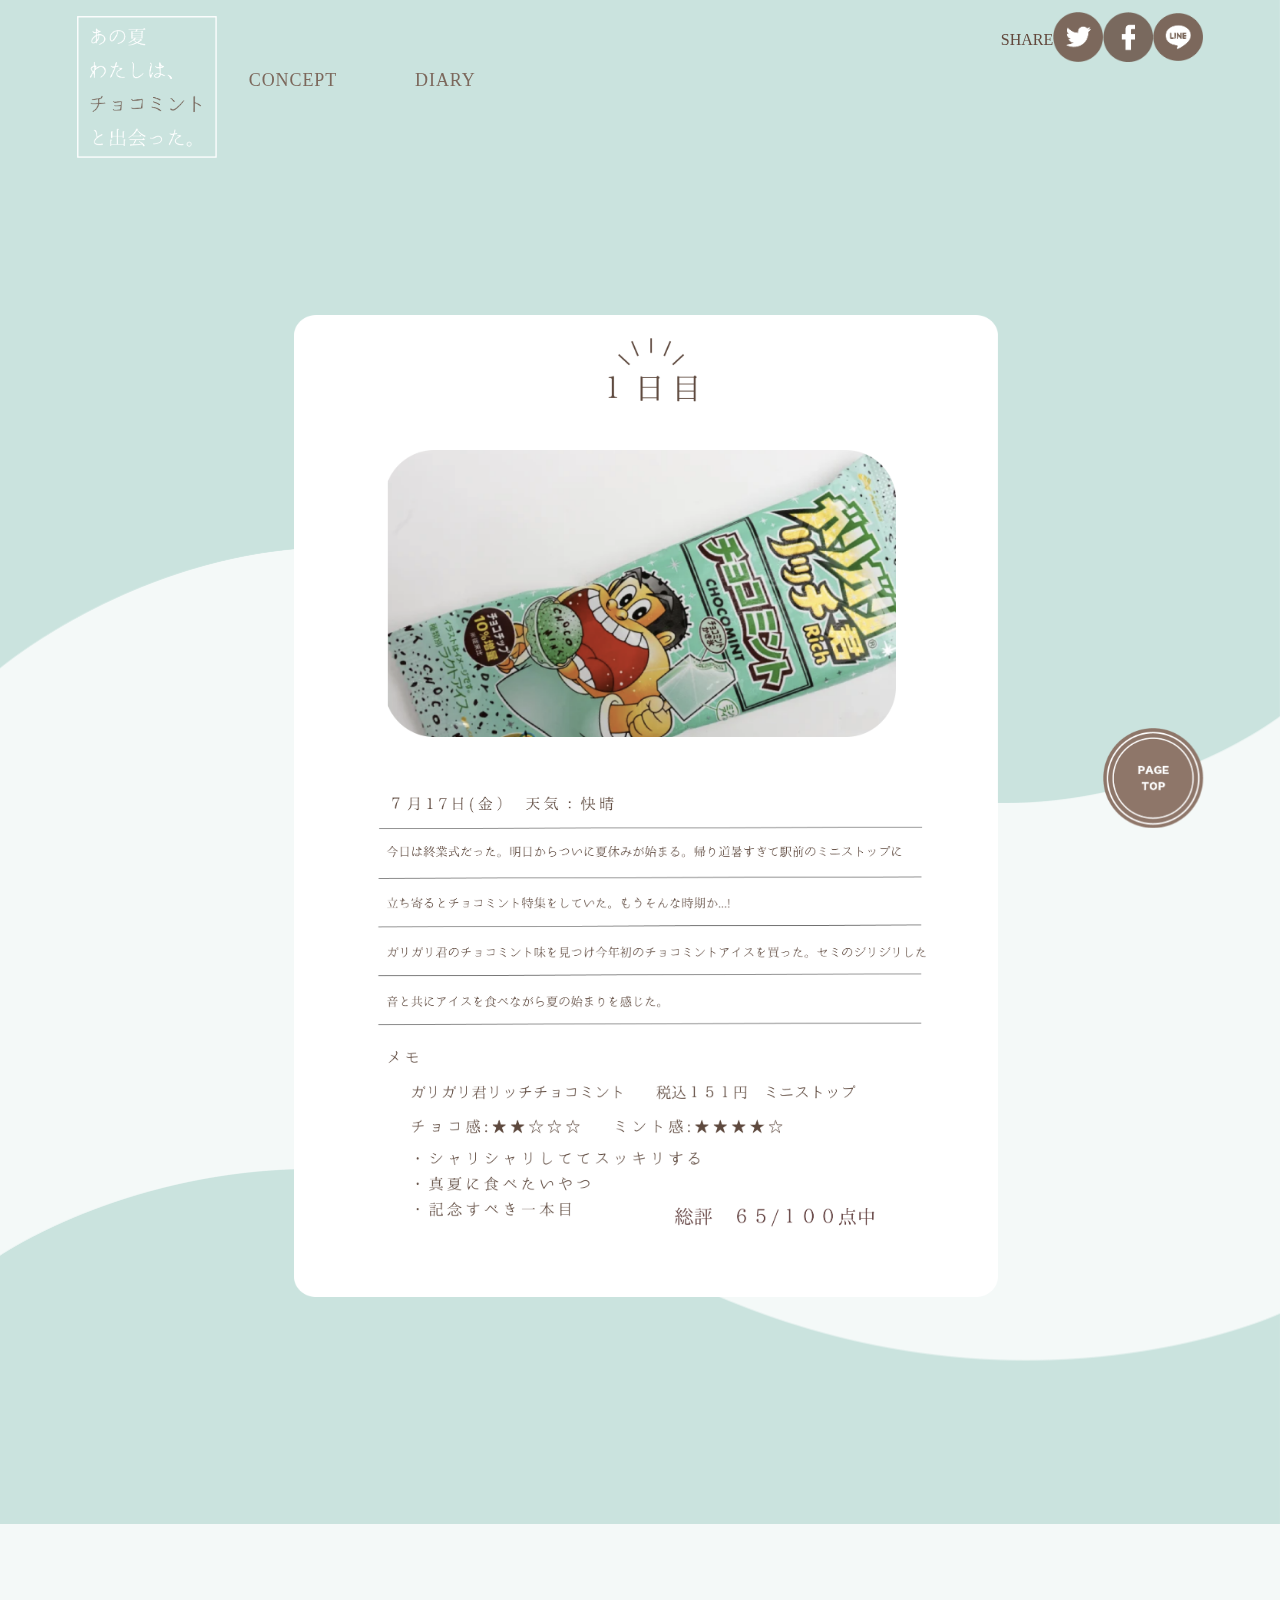
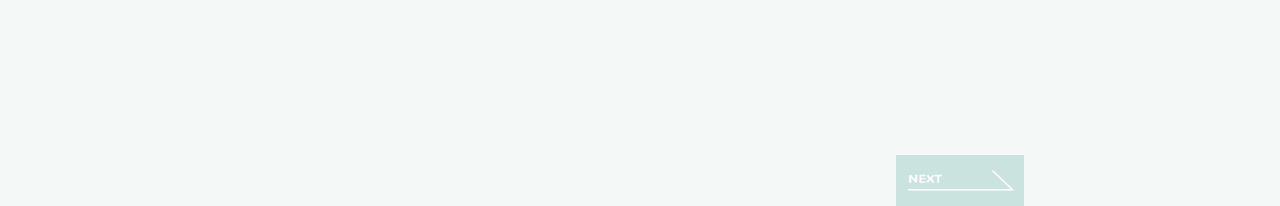
==== day1index.html @ d617fa97 "first commit" ====
<!DOCTYPE html>
<html>
  <head>
    <!-- 文字コード設定 -->
    <meta charset="UTF-8" />
    <!-- いろんなデバイス幅で表示崩れが起きないようにするやつ -->
    <meta name="viewport" content="width=device-width, initial-scale=1" />
    <!-- ページタイトル -->
    <title>1日目</title>
    <!-- ページ情報 -->
    <meta name="description" content="ここにページの説明を書く" />
    <!-- 検索で引っかかるようにする -->
    <meta name="keywords" content=",で区切ってキーワード" />
    <!-- css読み込み -->
    <link rel="stylesheet" href="./css/style.css" />
    <!-- jquery読み込み(必要な人のみ) -->
    <script src="https://ajax.googleapis.com/ajax/libs/jquery/3.4.1/jquery.min.js"></script>
  </head>
<body>
    <header>
        <a class="top-icon" href="file:///Users/nakamurayoshimi/Desktop/code/code-template/index.html">
                <img class="top-i" src="./images/4x/topicon.png" alt="topicon"/>
        </a>
        <ul class="header-nav-list">
            <li><a href="">CONCEPT</a></li>
            <li><a href="">DIARY</a></li>
        </ul>         
        <p class = "header-p">SHARE</p>
        <a class="header-share-img" href="">
            <img class = "hsi-img" src="./images/4x/twitter.png" alt="Twitter"/>
        </a>
        <a class="header-share-img" href="">
            <img class = "hsi-img" src="./images/4x/facebook.png" alt="Facebook"/>
        </a>
        <a class="header-share-img" href="">
            <img class = "hsi-img" src="./images/4x/line.png" alt="LINE"/>
        </a>
                
        <div class="header-sp-icon-wrap"><!--ハンバーガーアイコン-->
            <div class="header-sp-icon-bar1"></div>
            <div class="header-sp-icon-bar2"></div>
            <div class="header-sp-icon-bar3"></div>
         </div> 
    </header>

    <a href=""><img  class="top-go" src="./images/4x/pagetop.png" alt="" /></a>

    <div class="top-back-img">
        <img class="top-b-img" src="./images/4x/backup.png" alt="" />
    </div>
    <div class="main-diary">
        <div class="diary-p"><img class="diary-paper" src="./images/4x/day1.png" alt=""></div>
        <div class="1day-img"><img class="gari1" src="./images/4x/gari1.png" alt="gari1"></div>
    </div>
    <div class="bottom-back-img">
        <img class="bottom-b-img" src="./images/4x/backdown.png" alt="" />
    </div>
    <div class="back-next">
       <a href="file:///Users/nakamurayoshimi/Desktop/code/code-template/day2index.html"> <img class="to-next" src="./images/4x/to-next.png" alt=""/></a>
    </div>

</body>
</html>
---- css/style.css ----
* {
  margin: 0;
  padding: 0;
  box-sizing: border-box;
}

@font-face {
  font-family: "Hare";
  src: url(../font/Harenosora.otf);
}

@font-face {
  font-family: ”;
  src: url(../font/)
}
body {
  background-color: #F4F9F8;
  color: #62483C;
  font-family: "Hare";
}

header {
  width: 100%;
    height: 80px;
    display: flex;
    /* justify-content: space-between; */
    align-items: center;
    padding: 0 6%;
    position: fixed;
    z-index: 30;
    text-align: right;
  
}

.header-p{
  font-family: "Skia";
  margin: 0 0 0 auto;
}

.top-i{
  width : 140px;
  margin-top: 100px;
}


.hsi-img{
  width: 50px;
}
.header-nav-list li {
  display: inline-block;
  margin: 0 2.5vw;
  margin-top: 80px;
  margin-right:30px;
}

.header-nav-list a {
 
  font-family: "Skia";
  text-decoration: none;
  color: #7C685C;
  font-size: 18px;
  font-weight: 400;
  letter-spacing: 0.05em;

}
.top-b-img{
  width: 100%;
  padding-top: 0px;
  position: relative; 
}

.diary-paper{
  width: 55%;
  position: absolute;
  top: 35%;
  left: 23%;
  z-index: 10;
}

.gari1{
  width: 40%;
  position: absolute;
  z-index: 20;
  top: 50%;
  left: 30%;
}

.to-back{
  width: 10%;
  position: absolute;
  z-index: 10;
  top:195%;
  left: 20%;
}

.to-next{
  width: 10%;
  position: absolute;
  z-index: 10;
  top: 195%;
  left: 70%;
}

.bottom-b-img{
  width: 100%;
  padding-top: 360px;
  position: relative; 
}

.main-visual {
  width: 100%;
  height: 100vh;
  padding-top: 0px;
  position: relative;  
}

.main-visual-title {
  
  position: absolute;
  top: 10%;
  left: 15%;
  font-size: 70px;
  line-height: 2; 
}

.main-visual-title span { 
  padding: 0px;
}

.top-go{
  position: fixed;
  bottom: 8%;
  right: 6%;
  width: 100px;
  z-index: 10;
}

.main-visual-img-wrap {
  width: 100%;
  height: 100%;
  float: right;
  margin-right: 0%;
}

.main-visual-img-wrap img {
  width: 100%;
  height: 100%; 
}

.main-visual-scroll {
  width: 50px;
  position: absolute;
  left: 0;
  right: 0;
  bottom: 20px;
  margin: auto;
}

.main-visual-scroll img {
  width: 100%;
}

.main-visual-scroll p {
  color: white;
  width: 100%;
  text-align: center;
  font-size: 12px;
  font-weight: 600;
  font-family: "QS";
}


.concept-title, .diary-title{
  display: flex;
  justify-content: center;
  margin-top: 100px;
  font-size: 30px;
}
.sab-concept-title, .sab-diary-title{
  display: flex;
  justify-content: center;
  margin-top: 10px;
  font-size: 20px;
}
.concept-text, .diary-text{
  display: flex;
  justify-content: center;
  margin-top: 50px;
  margin-bottom: 20px;
}

.concept-img {
  width: 100%
}
.catch-copy-title {
  color: #82cbca;
  font-size: 32px;
  font-weight: 600;
  font-family: "QS";
  margin-bottom: 40px;
}

.catch-copy-text {
  line-height: 2;
}

.slide-show{
  display: flex;
  justify-content: space-around;
  align-items: center;
}

.ss-center{
  width: 60%;
}
.cp-kami{
  width: 100%;
}
.ss-left,.ss-right{
  width: 50px;
  
}
.arrow{
  width: 100%;
  height: auto;
}
.concept-maru{
  display: flex;
  justify-content: center;
}
.maru{
  width:10px
}
.concept-maru{
  display: flex;
  justify-content: space-around;
  align-items: center;
  margin-left: 600px;
  margin-right: 600px;
  margin-top: 50px;
  margin-bottom: 100px;
}
.diary-list{
  display: flex;
  justify-content: space-around;
  align-items: center; 
  flex-wrap: wrap;
  list-style: none;
  max-width: 800px;
  margin: 100px auto;
}

.diary-list li{
  width: 220px;
  margin-bottom: 60px
}

.d-img{
  width: 220px;
  height:auto;
}
.day{
  color:#7C685C;
  font-size: 20px; 
  text-align:center;
}



/* ここからフッター */

footer {
  background-color: #CAE3DE;
  width: 100%;
  height: 200px;
  display: flex;
  align-items: center;
  justify-content: flex-end;
  padding-right: 10%;
  position: relative;
}

.scroll-top {
  width: 60px;
  text-decoration: none;
  color: #231300;
}

.scroll-top img {
  display: block;
  width: 40%;
  margin: auto;
  margin-bottom: 4px;
}

.scroll-top p {
  font-size: 10px;
  font-weight: 600;
  text-align: center;
  letter-spacing: 0.08em;
}

.copyright {
  font-family:"Skia";
  position: absolute;
  bottom: 20px;
  left: 0;
  right: 0;
  margin: 0 auto;
  text-align: center;
  
}




/*レスポンシブデザインするときのおまじない　*/
@media screen and (max-width: 400px){
  .header{
    height: 60px;
  }

  .header-nav-list{
    display: none;
  }

  .header-logo-wrap{
    width: 30px;
  }

  .main-visual{
    height: 400px;
    padding-top: 60px;
    margin-bottom: 80px;
  }

.main-visual-img-wrap{
  width: 100%;
  float:none;
  margin: 0;
}

.main-visual-title{
  top:60%;
  left:6%;
  font-size: 20px;
}

.main-visual-scroll{
  display: none;
}


h2 {
  font-size: 24px;
}

footer{
    height: 80px;
    }
  .copyright{
    font-size:10px;
  }

  .scroll-top img{
    width:20%;
  }
  .scroll-top p{
    font-size: 10px;
  }
.header-sp-icon-wrap{
  width: 20px;
  height: 20px;
  display: flex;
  flex-direction: column;
  align-items: center;
  justify-content: space-around;
  z-index: 100;
}
.header-sp-icon-bar1,
.header-sp-icon-bar2,
.header-sp-icon-bar3{
  position: relative;
  width: 100%;
  height: 2px;
  background-color: #231300;
  border-radius: 1px;
  transform-origin: left;
  transition: all 0.2s ease-out;
}

.is-open .header-sp-icon-bar1{
  transform: rotate(45deg);
}
.is-open .header-sp-icon-bar2{
  transform: scale(0);
}
.is-open .header-sp-icon-bar3{
  transform: rotate(-45deg);
}

.header-sp-nav{
  position: fixed;
  width: 100vw;
  height: 100vh;
  top: 0;
  left: 0;
  background-color: white;
  display: none;

}


.header-sp-nav-list{
  width: 60%;
  margin: auto;
  list-style: none;
}
.header-sp-nav-img-wrap{
  width: 100px;
  margin: 15vh auto 10vh;
}

.header-sp-nav-img-wrap img{
  width: 100%
}

.header-sp-nav-list li{
  margin-bottom: 60px;
}

.header-sp-nav-list a{
  font-family: "QS";
  font-size: 20px;
  color: #231300;
  text-decoration: none;
  display: flex;
  justify-content: space-between;
  align-items: center;
  width: 100%;
}

.header-sp-nav-list img{
  width: 7px;
}
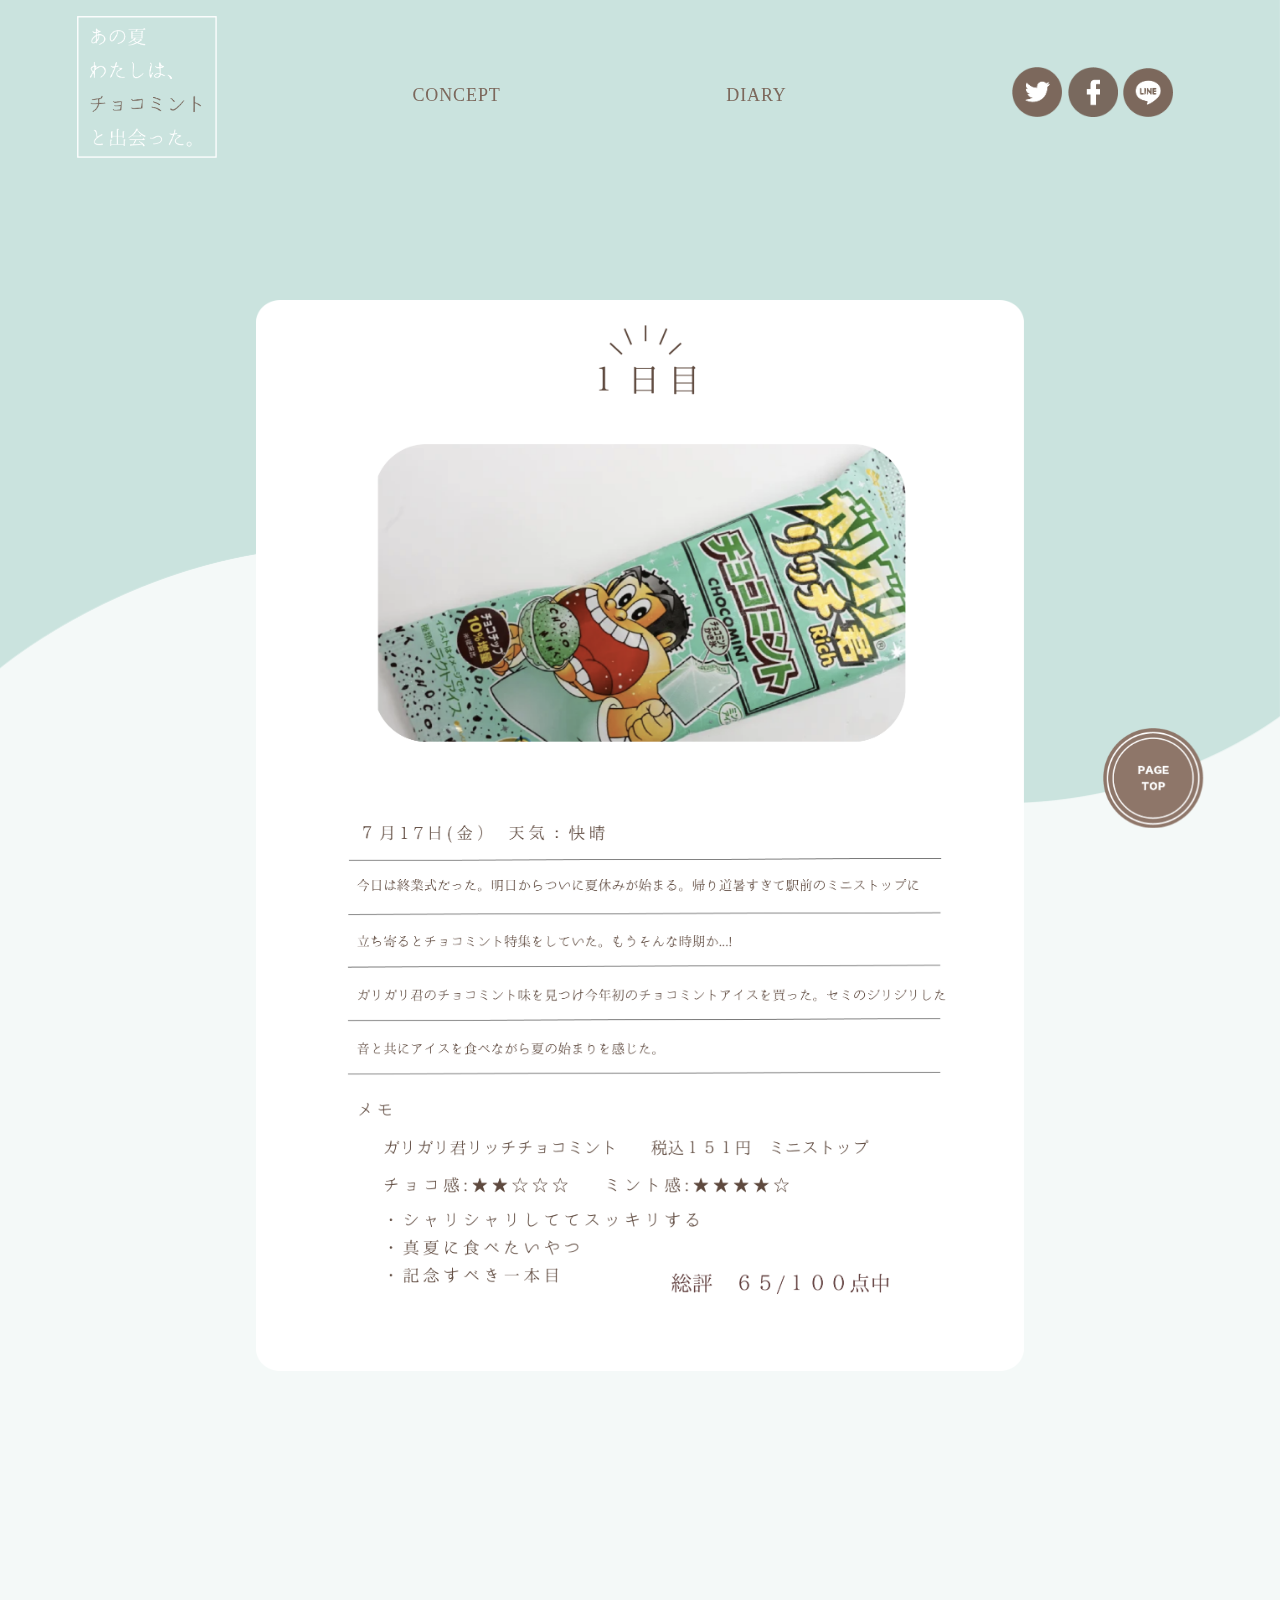
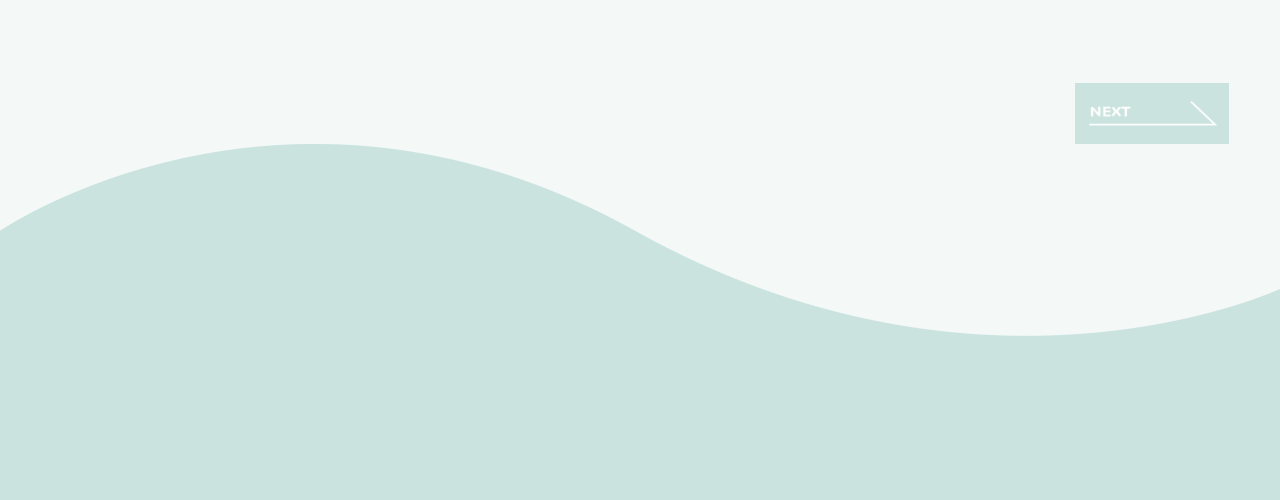
==== commit 800c7bf7: "更新8/31" ====
--- a/day1index.html
+++ b/day1index.html
@@ -17,51 +17,51 @@
     <script src="https://ajax.googleapis.com/ajax/libs/jquery/3.4.1/jquery.min.js"></script>
   </head>
 <body>
-    <header>
-        <a class="top-icon" href="file:///Users/nakamurayoshimi/Desktop/code/code-template/index.html">
-                <img class="top-i" src="./images/4x/topicon.png" alt="topicon"/>
-        </a>
-        <ul class="header-nav-list">
-            <li><a href="">CONCEPT</a></li>
-            <li><a href="">DIARY</a></li>
-        </ul>         
-        <p class = "header-p">SHARE</p>
-        <a class="header-share-img" href="">
-            <img class = "hsi-img" src="./images/4x/twitter.png" alt="Twitter"/>
-        </a>
-        <a class="header-share-img" href="">
-            <img class = "hsi-img" src="./images/4x/facebook.png" alt="Facebook"/>
-        </a>
-        <a class="header-share-img" href="">
-            <img class = "hsi-img" src="./images/4x/line.png" alt="LINE"/>
-        </a>
+        <header>
+                <a class="top-icon" href="index.html">
+                        <img class="top-i" src="./images/4x/topicon.png" alt="topicon"/>
+                </a>
+                <ul class="header-nav-list">
+                    <div class="header-nav-left"></div>
+                    <li><a href="index.html#自由に">CONCEPT</a></li>
+                    <li><a href="index.html#自由にに">DIARY</a></li>
+                    <li>
+                            <a class="header-share-img" href="http://twitter.com/share?url=[ https://ramuko0712.github.io/NakamuraYoshimi.github.io/.]&text=チョコミントのサイト作ってみました。" target="_blank">
+                                <img class = "hsi-img" src="./images/4x/twitter.png" alt="Twitter"/>
+                            </a>
+                            <a class="header-share-img" href="https://www.facebook.com/sharer/sharer.php?u= https://ramuko0712.github.io/NakamuraYoshimi.github.io/." target="_blank">
+                                <img class = "hsi-img" src="./images/4x/facebook.png" alt="Facebook"/>
+                            </a>
+                            <a class="header-share-img" href="https://timeline.line.me/social-plugin/share?url= https://ramuko0712.github.io/NakamuraYoshimi.github.io/." target="_blank">
+                                <img class = "hsi-img" src="./images/4x/line.png" alt="LINE"/>
+                            </a>
+                    </li>
+                    
+                </ul>
+            </header>
+        
+            <a href=""><img  class="top-go" src="./images/4x/pagetop.png" alt="" /></a>
+        
+            <div class="top-back-img">
+                <img class="top-b-img" src="./images/4x/backup.png" alt="" />
+            </div>
+            <div class="main-wrap">
+                <div class="diary-p">
+                    <img class="diary-paper" src="./images/4x/day1.png" alt="">
+                </div>
+            </div>
+             <div class="back-next-day1">
+                    <a href="day2index.html"> <img class="to-next" src="./images/4x/to-next.png" alt=""/></a>
+             </div>
                 
-        <div class="header-sp-icon-wrap"><!--ハンバーガーアイコン-->
-            <div class="header-sp-icon-bar1"></div>
-            <div class="header-sp-icon-bar2"></div>
-            <div class="header-sp-icon-bar3"></div>
-         </div> 
-    </header>
-
-    <a href=""><img  class="top-go" src="./images/4x/pagetop.png" alt="" /></a>
-
-    <div class="top-back-img">
-        <img class="top-b-img" src="./images/4x/backup.png" alt="" />
-    </div>
-    <div class="main-diary">
-        <div class="diary-p"><img class="diary-paper" src="./images/4x/day1.png" alt=""></div>
-        <div class="1day-img"><img class="gari1" src="./images/4x/gari1.png" alt="gari1"></div>
-    </div>
-    <div class="bottom-back-img">
-        <img class="bottom-b-img" src="./images/4x/backdown.png" alt="" />
-    </div>
-    <div class="back-next">
-       <a href="file:///Users/nakamurayoshimi/Desktop/code/code-template/day2index.html"> <img class="to-next" src="./images/4x/to-next.png" alt=""/></a>
-    </div>
-
-</body>
-</html>
-
+            </div>
+            <div class="bottom-back-img">
+                <img class="bottom-b-img" src="./images/4x/backdown.png" alt="" />
+            </div>
+        
+        </body>
+        </html>
+ 
     
 
           --- a/css/style.css
+++ b/css/style.css
@@ -2,6 +2,7 @@
   margin: 0;
   padding: 0;
   box-sizing: border-box;
+  
 }
 
 @font-face {
@@ -23,10 +24,10 @@
   width: 100%;
     height: 80px;
     display: flex;
-    /* justify-content: space-between; */
     align-items: center;
     padding: 0 6%;
     position: fixed;
+    top: 0;
     z-index: 30;
     text-align: right;
   
@@ -46,6 +47,19 @@
 .hsi-img{
   width: 50px;
 }
+
+.header-nav-list {
+  margin-top: 29px;
+    width: 100%;
+    display: flex;
+    justify-content: space-between;
+    align-items: center;
+}
+
+.header-nav-left{
+  display: flex;
+}
+
 .header-nav-list li {
   display: inline-block;
   margin: 0 2.5vw;
@@ -63,19 +77,7 @@
   letter-spacing: 0.05em;
 
 }
-.top-b-img{
-  width: 100%;
-  padding-top: 0px;
-  position: relative; 
-}
-
-.diary-paper{
-  width: 55%;
-  position: absolute;
-  top: 35%;
-  left: 23%;
-  z-index: 10;
-}
+
 
 .gari1{
   width: 40%;
@@ -86,25 +88,18 @@
 }
 
 .to-back{
-  width: 10%;
-  position: absolute;
+  width: 60%;
   z-index: 10;
-  top:195%;
-  left: 20%;
 }
 
 .to-next{
-  width: 10%;
-  position: absolute;
+  width: 60%;
   z-index: 10;
-  top: 195%;
-  left: 70%;
 }
 
 .bottom-b-img{
   width: 100%;
-  padding-top: 360px;
-  position: relative; 
+  position: absolute;
 }
 
 .main-visual {
@@ -117,14 +112,52 @@
 .main-visual-title {
   
   position: absolute;
-  top: 10%;
-  left: 15%;
+  width: 60%;
+  top: 0%;
+  left: 0%;
   font-size: 70px;
   line-height: 2; 
 }
 
 .main-visual-title span { 
   padding: 0px;
+}
+
+svg {
+  width: 100%;
+  height: 100%;
+}
+
+.st0 {
+  stroke: #62483C;
+  stroke-width: 1px;
+  stroke-dasharray: 5000;
+  stroke-dashoffset: 5000;
+  fill: none;
+  animation: main-animation 3 ease-in alternate forwards;
+}
+
+.st1 {
+  stroke:#62483C;
+  fill: none;
+  stroke-width: 0.5;
+  stroke-dasharray: 5000;
+  stroke-dashoffset: 5000;
+  animation: main-animation 3s ease-in alternate forwards;
+}
+
+@keyframes main-animation {
+  0% {
+    stroke-dashoffset: 5000;
+}
+  70%{
+    fill:transparent;
+}
+  100% {
+    stroke-dashoffset: 0;
+    fill: #62483C;
+}
+  
 }
 
 .top-go{
@@ -132,7 +165,18 @@
   bottom: 8%;
   right: 6%;
   width: 100px;
-  z-index: 10;
+  z-index: 20;
+}
+
+.back-green {
+  position: absolute;
+  top: 0;
+  left: 0;
+  width: 100vw;
+  height: 75vh;
+  background-color: #CAE3DE;
+  z-index: -1;
+
 }
 
 .main-visual-img-wrap {
@@ -140,12 +184,27 @@
   height: 100%;
   float: right;
   margin-right: 0%;
+  
 }
 
 .main-visual-img-wrap img {
   width: 100%;
   height: 100%; 
-}
+  object-fit: fill;
+  object-position: bottom;
+}
+
+.syojo-wrap{
+  position: absolute;
+  bottom: 100px;
+  right: 300px;
+  width: 20vw;
+}
+
+.syojo-wrap img{
+  object-fit: contain;
+}
+
 
 .main-visual-scroll {
   width: 50px;
@@ -205,40 +264,69 @@
 }
 
 .slide-show{
+  position: relative; /*追加*/
+}
+
+.ss-center{
+  width: 100%;
+  text-align: center; /*追加*/
+}
+.cp-kami{
+  width: 60%;
+}
+.ss-left,.ss-right{
+  width: 50px;
+  
+}
+.arrow{
+  /* width: 100%;
+  height: auto; */
+
+  width: 4%;
+  position: absolute;
+  top:160px;
+  
+}
+
+.arrow-left{
+  left:5%;
+}
+
+.arrow-right{
+  right:5%;
+}
+
+.slide {
+  display: none;
+  width: 100%;
+  text-align: center; 
+}
+
+.active {/*.slide{...}よりも下に記述*/
+  display: block;
+  width: 100%;
+  text-align: center;
+}
+
+.maru {
+  width:10px;
+  height: 10px;
+  border: solid 1px #7C685C;
+  border-radius: 50%;
+  background-color: transparent;
+}
+
+.maru-active {
+  background-color: #7C685C;
+}
+.concept-maru{
   display: flex;
   justify-content: space-around;
   align-items: center;
-}
-
-.ss-center{
-  width: 60%;
-}
-.cp-kami{
-  width: 100%;
-}
-.ss-left,.ss-right{
-  width: 50px;
-  
-}
-.arrow{
-  width: 100%;
-  height: auto;
-}
-.concept-maru{
-  display: flex;
-  justify-content: center;
-}
-.maru{
-  width:10px
-}
-.concept-maru{
-  display: flex;
-  justify-content: space-around;
-  align-items: center;
-  margin-left: 600px;
-  margin-right: 600px;
   margin-top: 50px;
   margin-bottom: 100px;
+  margin: 50px auto;
+  width: 25%;
 }
 .diary-list{
   display: flex;
@@ -261,10 +349,13 @@
 }
 .day{
   color:#7C685C;
-  font-size: 20px; 
+  font-size: 17px; 
   text-align:center;
 }
 
+.slidesan{
+  width: 100%
+}
 
 
 /* ここからフッター */
@@ -311,136 +402,207 @@
   
 }
 
+.back-next{
+  display: flex;
+  justify-content: space-between;
+  width:100%;
+  padding-top: 20%;
+}
+
+.back-next-day1{
+  display: flex;
+  justify-content: flex-end;
+  width: 100%;
+  padding-top: 20%;
+}
+
+
+.back-next a {
+    width: 20%;
+    display: flex;
+    justify-content: center;
+}
+
+.back-next-day1 a{
+    width: 20%;
+    display: flex;
+    justify-content: center;
+}
+
+/* 個別記事ページ */
+
+.top-back-img{
+  width:100vw;
+  position: absolute;
+  top: 0;
+}
+
+.top-b-img{
+  width:100%;
+}
+
+.diary-p{
+  width: 60vw;
+  margin: 300px auto 50px;
+}
+.diary-p img{
+  width: 100%;
+
+}
+
+.diary-paper{
+  width:80%;
+  position: relative;
+  z-index: 20;
+}
+
 
 
 
 /*レスポンシブデザインするときのおまじない　*/
-@media screen and (max-width: 400px){
-  .header{
-    height: 60px;
-  }
-
-  .header-nav-list{
+@media screen and (max-width: 420px){
+
+  .maru{
+    width: 8px;
+    height:8px;
+  }
+
+  .concept-maru{
+    margin:auto;
+  }
+  .concept-title, .diary-title{
+    font-size:20px;
+  }
+  .sab-concept-title, .sab-diary-title{
+    font-size: 10px;
+  }
+  .concept-text, .diary-text{
+    font-size:13px;
+  }
+  .hsi-img{
+    width:25px;
+  }
+  .header-p{
+    font-size: 10px;
+  }
+
+  .main-visual-img-wrap img{
+    object-fit: contain;
+  }
+
+  .main-visual-title{
+    top: 12%;
+    left: 0%;
+    width: 80%;
+    font-size: 45px;
+    line-height: 2.5;
+}
+  
+
+  .main-visual-scroll{
+    width: 38px;
+    bottom: 50px;
+  }
+
+  .arrow{
+    width: 65%;
+  }
+  .cp-kami{
+    width: 90%;
+  }
+
+  .top-go{
+    width: 80px;
+  }
+
+  .arrow{
+    top:180px;
+    width: 7%;
+  }
+
+  .cp-kami{
+    width: 80%;
+  }
+
+  .top-i{
+    width: 60px;
+    margin-top: 30px;
+  }
+
+  
+
+  .header-nav-list a{
+    font-size: 8px;
+  }
+
+
+  .gari1{
+    width: 55%;
+    top: 22%;
+    left: 22%;
+  }
+
+  .to-next{
+    width: 100%;
+  }
+
+  .to-back{
+    width: 100%;
+  }
+
+  .back-next{
+    padding: 0 10%;
+  }
+
+  .back-next-day1{
+    padding: 0 10%;
+  }
+
+  .bottom-b-img{
+    bottom: 0;
+  }
+
+  .header-nav-list li{
+    display: inline-block;
+    margin: 70px 2.0vw;
+  }
+
+  .header-nav-list ul{
+    margin: 0px;
+    padding: 0;
+    box-sizing: border-box;
+    text-align: center
+  }
+
+
+  .diary-p{
+    width: 80vw;
+    margin: 120px auto 50px;
+  }
+
+  .top-go{
     display: none;
   }
 
-  .header-logo-wrap{
-    width: 30px;
-  }
-
-  .main-visual{
-    height: 400px;
-    padding-top: 60px;
-    margin-bottom: 80px;
-  }
-
-.main-visual-img-wrap{
-  width: 100%;
-  float:none;
-  margin: 0;
-}
-
-.main-visual-title{
-  top:60%;
-  left:6%;
-  font-size: 20px;
-}
-
-.main-visual-scroll{
-  display: none;
-}
-
-
-h2 {
-  font-size: 24px;
-}
-
-footer{
-    height: 80px;
-    }
-  .copyright{
-    font-size:10px;
-  }
-
-  .scroll-top img{
-    width:20%;
-  }
-  .scroll-top p{
-    font-size: 10px;
-  }
-.header-sp-icon-wrap{
-  width: 20px;
-  height: 20px;
-  display: flex;
-  flex-direction: column;
-  align-items: center;
-  justify-content: space-around;
-  z-index: 100;
-}
-.header-sp-icon-bar1,
-.header-sp-icon-bar2,
-.header-sp-icon-bar3{
-  position: relative;
-  width: 100%;
-  height: 2px;
-  background-color: #231300;
-  border-radius: 1px;
-  transform-origin: left;
-  transition: all 0.2s ease-out;
-}
-
-.is-open .header-sp-icon-bar1{
-  transform: rotate(45deg);
-}
-.is-open .header-sp-icon-bar2{
-  transform: scale(0);
-}
-.is-open .header-sp-icon-bar3{
-  transform: rotate(-45deg);
-}
-
-.header-sp-nav{
-  position: fixed;
-  width: 100vw;
-  height: 100vh;
-  top: 0;
-  left: 0;
-  background-color: white;
-  display: none;
-
-}
-
-
-.header-sp-nav-list{
-  width: 60%;
-  margin: auto;
-  list-style: none;
-}
-.header-sp-nav-img-wrap{
-  width: 100px;
-  margin: 15vh auto 10vh;
-}
-
-.header-sp-nav-img-wrap img{
-  width: 100%
-}
-
-.header-sp-nav-list li{
-  margin-bottom: 60px;
-}
-
-.header-sp-nav-list a{
-  font-family: "QS";
-  font-size: 20px;
-  color: #231300;
-  text-decoration: none;
-  display: flex;
-  justify-content: space-between;
-  align-items: center;
-  width: 100%;
-}
-
-.header-sp-nav-list img{
-  width: 7px;
-}
-
+  .syojo-wrap{
+    position: absolute;
+    bottom: 150px;
+    right: 30px;
+    width: 50vw;
+  }
+
+
+
+
+}
+
+@media screen and (max-width: 320px){
+
+  .main-visual-title {
+    top: 10%;
+    left: 0%;
+    width: 80%;
+    font-size: 40px;
+    line-height: 2.5;}
+  }
+
